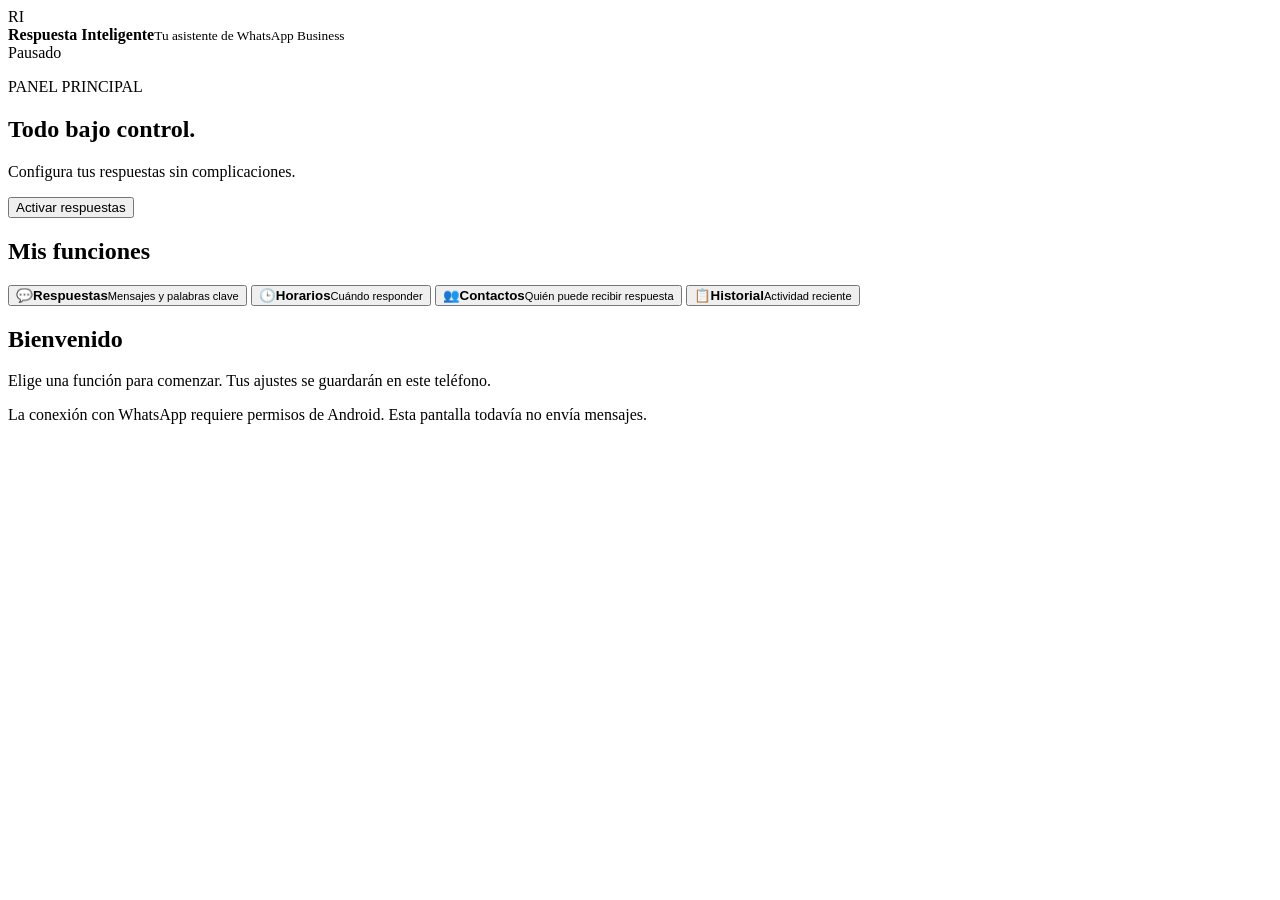
==== index.html @ c4abba20 "Añadir interfaz inicial y módulos básicos" ====
<!doctype html>
<html lang="es">
<head>
  <meta charset="utf-8">
  <meta name="viewport" content="width=device-width,initial-scale=1">
  <meta name="theme-color" content="#123b32">
  <title>Respuesta Inteligente</title>
  <link rel="stylesheet" href="css/principal.css">
</head>
<body>
  <header class="top">
    <div class="brand"><span class="mark">RI</span><div><strong>Respuesta Inteligente</strong><small>Tu asistente de WhatsApp Business</small></div></div>
    <span id="estado" class="status off">Pausado</span>
  </header>
  <main>
    <section class="welcome">
      <p class="eyebrow">PANEL PRINCIPAL</p>
      <h1>Todo bajo control.</h1>
      <p>Configura tus respuestas sin complicaciones.</p>
      <button id="togglePausa" class="primary">Activar respuestas</button>
    </section>
    <section class="section">
      <h2>Mis funciones</h2>
      <div class="tiles">
        <button class="tile" data-panel="respuestas"><span>💬</span><b>Respuestas</b><small>Mensajes y palabras clave</small></button>
        <button class="tile" data-panel="horarios"><span>🕒</span><b>Horarios</b><small>Cuándo responder</small></button>
        <button class="tile" data-panel="contactos"><span>👥</span><b>Contactos</b><small>Quién puede recibir respuesta</small></button>
        <button class="tile" data-panel="historial"><span>📋</span><b>Historial</b><small>Actividad reciente</small></button>
      </div>
    </section>
    <section id="panel" class="panel" aria-live="polite">
      <h2>Bienvenido</h2>
      <p>Elige una función para comenzar. Tus ajustes se guardarán en este teléfono.</p>
    </section>
    <p class="notice">La conexión con WhatsApp requiere permisos de Android. Esta pantalla todavía no envía mensajes.</p>
  </main>
  <script src="funciones/almacenamiento.js"></script>
  <script src="funciones/pausa.js"></script>
  <script src="funciones/respuestas.js"></script>
  <script src="funciones/horarios.js"></script>
  <script src="funciones/contactos.js"></script>
  <script src="funciones/historial.js"></script>
  <script src="js/app.js"></script>
</body>
</html>
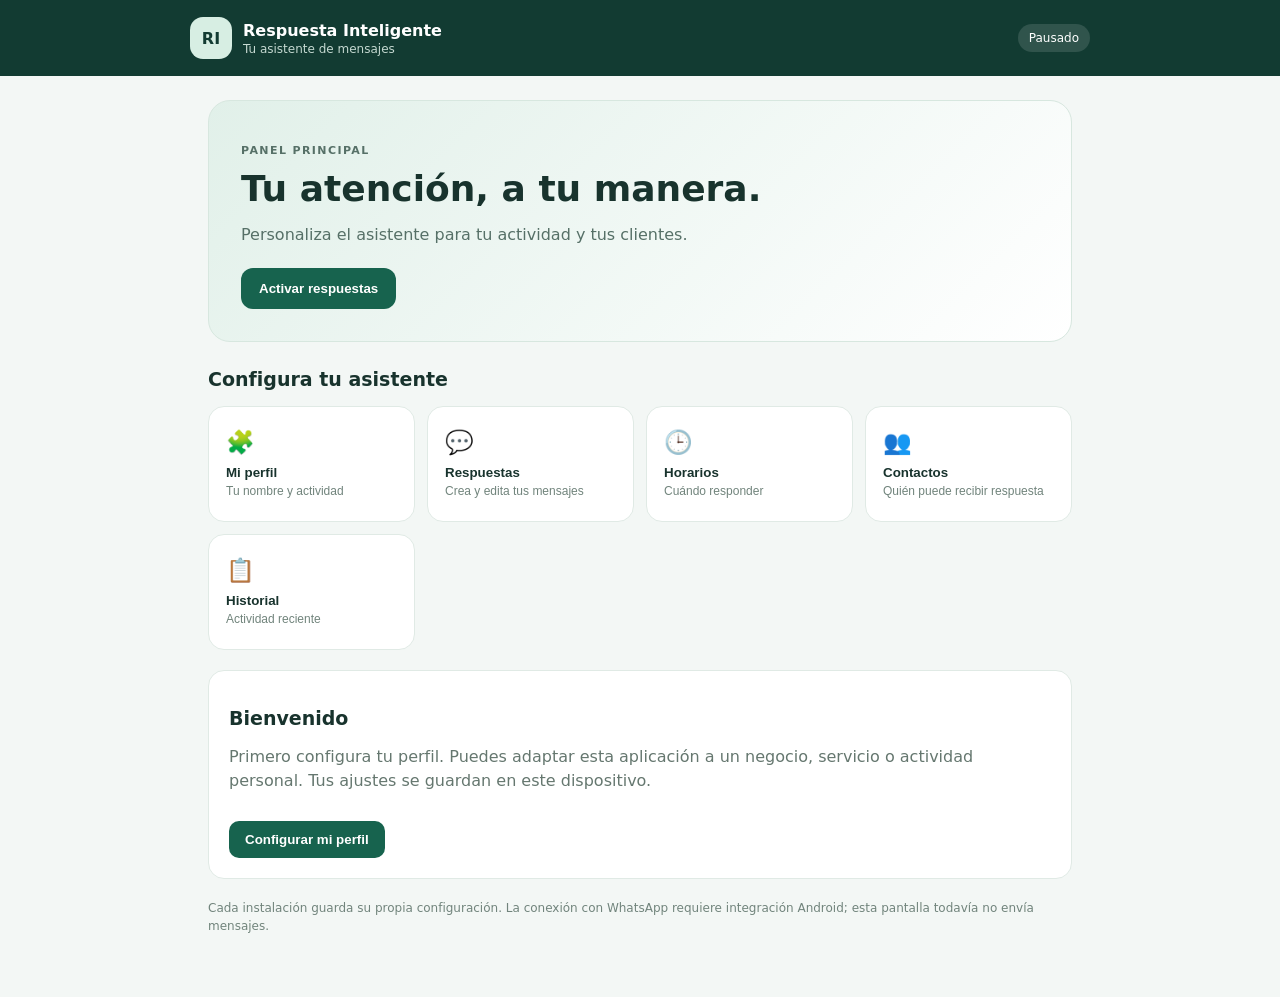
==== commit bd5dfa80: "Añade acceso a perfil y personalización inicial" ====
--- a/index.html
+++ b/index.html
@@ -9,20 +9,21 @@
 </head>
 <body>
   <header class="top">
-    <div class="brand"><span class="mark">RI</span><div><strong>Respuesta Inteligente</strong><small>Tu asistente de WhatsApp Business</small></div></div>
+    <div class="brand"><span class="mark">RI</span><div><strong>Respuesta Inteligente</strong><small id="subtitulo">Tu asistente de mensajes</small></div></div>
     <span id="estado" class="status off">Pausado</span>
   </header>
   <main>
     <section class="welcome">
       <p class="eyebrow">PANEL PRINCIPAL</p>
-      <h1>Todo bajo control.</h1>
-      <p>Configura tus respuestas sin complicaciones.</p>
+      <h1 id="tituloBienvenida">Tu atención, a tu manera.</h1>
+      <p id="descripcionBienvenida">Personaliza el asistente para tu actividad y tus clientes.</p>
       <button id="togglePausa" class="primary">Activar respuestas</button>
     </section>
     <section class="section">
-      <h2>Mis funciones</h2>
+      <h2>Configura tu asistente</h2>
       <div class="tiles">
-        <button class="tile" data-panel="respuestas"><span>💬</span><b>Respuestas</b><small>Mensajes y palabras clave</small></button>
+        <button class="tile" data-panel="perfil"><span>🧩</span><b>Mi perfil</b><small>Tu nombre y actividad</small></button>
+        <button class="tile" data-panel="respuestas"><span>💬</span><b>Respuestas</b><small>Crea y edita tus mensajes</small></button>
         <button class="tile" data-panel="horarios"><span>🕒</span><b>Horarios</b><small>Cuándo responder</small></button>
         <button class="tile" data-panel="contactos"><span>👥</span><b>Contactos</b><small>Quién puede recibir respuesta</small></button>
         <button class="tile" data-panel="historial"><span>📋</span><b>Historial</b><small>Actividad reciente</small></button>
@@ -30,9 +31,10 @@
     </section>
     <section id="panel" class="panel" aria-live="polite">
       <h2>Bienvenido</h2>
-      <p>Elige una función para comenzar. Tus ajustes se guardarán en este teléfono.</p>
+      <p>Primero configura tu perfil. Puedes adaptar esta aplicación a un negocio, servicio o actividad personal. Tus ajustes se guardan en este dispositivo.</p>
+      <button class="save" data-open-profile>Configurar mi perfil</button>
     </section>
-    <p class="notice">La conexión con WhatsApp requiere permisos de Android. Esta pantalla todavía no envía mensajes.</p>
+    <p class="notice">Cada instalación guarda su propia configuración. La conexión con WhatsApp requiere integración Android; esta pantalla todavía no envía mensajes.</p>
   </main>
   <script src="funciones/almacenamiento.js"></script>
   <script src="funciones/pausa.js"></script>
--- a/css/principal.css
+++ b/css/principal.css
@@ -0,0 +1,2 @@
+:root{font-family:system-ui,-apple-system,Segoe UI,sans-serif;color:#18332d;background:#f3f7f5;font-synthesis:none}*{box-sizing:border-box}body{margin:0}.top{background:#123b32;color:white;padding:17px max(20px,calc((100% - 900px)/2));display:flex;align-items:center;justify-content:space-between;gap:12px}.brand{display:flex;align-items:center;gap:11px}.mark{width:42px;height:42px;border-radius:13px;background:#d7eee3;color:#123b32;display:grid;place-items:center;font-weight:800}.brand strong,.brand small{display:block}.brand small{color:#c5d9d1;font-size:12px;margin-top:2px}.status{font-size:12px;padding:7px 11px;border-radius:20px;background:#ffffff20}.status.on{background:#d7eee3;color:#123b32}.status.off{background:#ffffff20;color:white}main{max-width:900px;margin:auto;padding:24px 18px 50px}.welcome{background:linear-gradient(135deg,#e1f0e9,#fff);border:1px solid #d7e7df;border-radius:22px;padding:25px;margin-bottom:26px}.eyebrow{font-size:11px;font-weight:800;letter-spacing:1.4px;color:#39715e}.welcome h1{font-size:30px;margin:8px 0}.welcome p{color:#567067}.primary{background:#17634e;color:white;border:0;border-radius:12px;padding:13px 18px;font-weight:700;margin-top:8px}.section h2,.panel h2{font-size:19px}.tiles{display:grid;grid-template-columns:repeat(2,minmax(0,1fr));gap:12px}.tile{text-align:left;background:white;border:1px solid #e0eae5;border-radius:16px;padding:17px;min-height:116px;color:#18332d}.tile span{display:block;font-size:23px;margin-bottom:9px}.tile b,.tile small{display:block}.tile small{font-size:12px;color:#71847c;margin-top:4px}.panel{margin-top:20px;background:white;border:1px solid #e0eae5;border-radius:16px;padding:20px;min-height:125px}.panel p{color:#65776f;line-height:1.5}.notice{font-size:12px;color:#71847c;margin-top:20px;line-height:1.5}label{display:block;font-size:14px;margin:12px 0 6px}input,textarea,select{width:100%;padding:12px;border:1px solid #cbdad2;border-radius:10px;font:inherit;background:#fff;color:#18332d}textarea{min-height:90px;resize:vertical}.save{margin-top:12px;background:#17634e;color:#fff;border:0;padding:11px 16px;border-radius:10px;font-weight:700}.item{padding:12px 0;border-bottom:1px solid #edf1ee}@media(min-width:650px){.tiles{grid-template-columns:repeat(4,minmax(0,1fr))}.welcome{padding:32px}.welcome h1{font-size:36px}}
+.group-note{display:grid;grid-template-columns:1fr 2fr;gap:8px 12px;padding:14px;background:#f3f8f5;border:1px solid #e0eae5;border-radius:12px;margin:14px 0 22px;font-size:13px}.group-note span{color:#65776f}.contact-row{display:flex;justify-content:space-between;align-items:center;gap:10px;padding:13px 0;border-bottom:1px solid #edf1ee}.contact-row small{display:block;color:#71847c;margin-top:5px}.actions{display:flex;gap:6px;flex-wrap:wrap}.mini,.secondary{border:1px solid #cbdad2;background:#fff;color:#245443;border-radius:8px;padding:8px 10px;font:inherit;font-size:12px}.mini.delete{color:#9b3434;border-color:#e7cccc}.secondary{margin:12px 0 0 8px}@media(max-width:480px){.contact-row{align-items:flex-start;flex-direction:column}.group-note{grid-template-columns:1fr;gap:3px}.group-note span{margin-bottom:7px}}
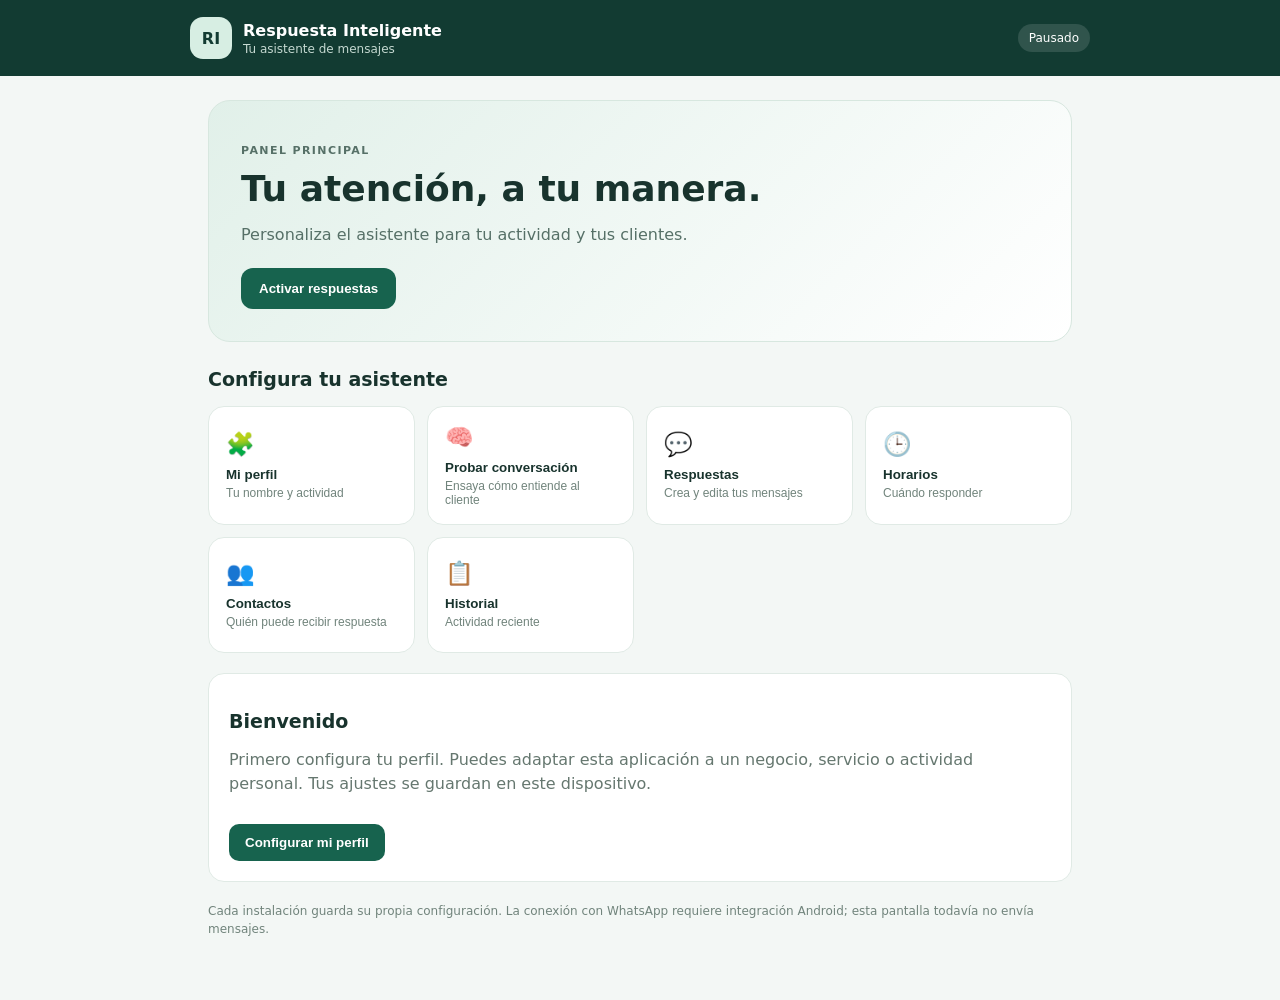
==== commit 26eede96: "Añade acceso al laboratorio de conversación y carga su motor" ====
--- a/index.html
+++ b/index.html
@@ -23,6 +23,7 @@
       <h2>Configura tu asistente</h2>
       <div class="tiles">
         <button class="tile" data-panel="perfil"><span>🧩</span><b>Mi perfil</b><small>Tu nombre y actividad</small></button>
+        <button class="tile" data-panel="conversacion"><span>🧠</span><b>Probar conversación</b><small>Ensaya cómo entiende al cliente</small></button>
         <button class="tile" data-panel="respuestas"><span>💬</span><b>Respuestas</b><small>Crea y edita tus mensajes</small></button>
         <button class="tile" data-panel="horarios"><span>🕒</span><b>Horarios</b><small>Cuándo responder</small></button>
         <button class="tile" data-panel="contactos"><span>👥</span><b>Contactos</b><small>Quién puede recibir respuesta</small></button>
@@ -39,6 +40,7 @@
   <script src="funciones/almacenamiento.js"></script>
   <script src="funciones/pausa.js"></script>
   <script src="funciones/respuestas.js"></script>
+  <script src="funciones/conversacion.js"></script>
   <script src="funciones/horarios.js"></script>
   <script src="funciones/contactos.js"></script>
   <script src="funciones/historial.js"></script>
--- a/css/principal.css
+++ b/css/principal.css
@@ -1,2 +1 @@
-:root{font-family:system-ui,-apple-system,Segoe UI,sans-serif;color:#18332d;background:#f3f7f5;font-synthesis:none}*{box-sizing:border-box}body{margin:0}.top{background:#123b32;color:white;padding:17px max(20px,calc((100% - 900px)/2));display:flex;align-items:center;justify-content:space-between;gap:12px}.brand{display:flex;align-items:center;gap:11px}.mark{width:42px;height:42px;border-radius:13px;background:#d7eee3;color:#123b32;display:grid;place-items:center;font-weight:800}.brand strong,.brand small{display:block}.brand small{color:#c5d9d1;font-size:12px;margin-top:2px}.status{font-size:12px;padding:7px 11px;border-radius:20px;background:#ffffff20}.status.on{background:#d7eee3;color:#123b32}.status.off{background:#ffffff20;color:white}main{max-width:900px;margin:auto;padding:24px 18px 50px}.welcome{background:linear-gradient(135deg,#e1f0e9,#fff);border:1px solid #d7e7df;border-radius:22px;padding:25px;margin-bottom:26px}.eyebrow{font-size:11px;font-weight:800;letter-spacing:1.4px;color:#39715e}.welcome h1{font-size:30px;margin:8px 0}.welcome p{color:#567067}.primary{background:#17634e;color:white;border:0;border-radius:12px;padding:13px 18px;font-weight:700;margin-top:8px}.section h2,.panel h2{font-size:19px}.tiles{display:grid;grid-template-columns:repeat(2,minmax(0,1fr));gap:12px}.tile{text-align:left;background:white;border:1px solid #e0eae5;border-radius:16px;padding:17px;min-height:116px;color:#18332d}.tile span{display:block;font-size:23px;margin-bottom:9px}.tile b,.tile small{display:block}.tile small{font-size:12px;color:#71847c;margin-top:4px}.panel{margin-top:20px;background:white;border:1px solid #e0eae5;border-radius:16px;padding:20px;min-height:125px}.panel p{color:#65776f;line-height:1.5}.notice{font-size:12px;color:#71847c;margin-top:20px;line-height:1.5}label{display:block;font-size:14px;margin:12px 0 6px}input,textarea,select{width:100%;padding:12px;border:1px solid #cbdad2;border-radius:10px;font:inherit;background:#fff;color:#18332d}textarea{min-height:90px;resize:vertical}.save{margin-top:12px;background:#17634e;color:#fff;border:0;padding:11px 16px;border-radius:10px;font-weight:700}.item{padding:12px 0;border-bottom:1px solid #edf1ee}@media(min-width:650px){.tiles{grid-template-columns:repeat(4,minmax(0,1fr))}.welcome{padding:32px}.welcome h1{font-size:36px}}
-.group-note{display:grid;grid-template-columns:1fr 2fr;gap:8px 12px;padding:14px;background:#f3f8f5;border:1px solid #e0eae5;border-radius:12px;margin:14px 0 22px;font-size:13px}.group-note span{color:#65776f}.contact-row{display:flex;justify-content:space-between;align-items:center;gap:10px;padding:13px 0;border-bottom:1px solid #edf1ee}.contact-row small{display:block;color:#71847c;margin-top:5px}.actions{display:flex;gap:6px;flex-wrap:wrap}.mini,.secondary{border:1px solid #cbdad2;background:#fff;color:#245443;border-radius:8px;padding:8px 10px;font:inherit;font-size:12px}.mini.delete{color:#9b3434;border-color:#e7cccc}.secondary{margin:12px 0 0 8px}@media(max-width:480px){.contact-row{align-items:flex-start;flex-direction:column}.group-note{grid-template-columns:1fr;gap:3px}.group-note span{margin-bottom:7px}}
+:root{font-family:system-ui,-apple-system,Segoe UI,sans-serif;color:#18332d;background:#f3f7f5;font-synthesis:none}*{box-sizing:border-box}body{margin:0}.top{background:#123b32;color:white;padding:17px max(20px,calc((100% - 900px)/2));display:flex;align-items:center;justify-content:space-between;gap:12px}.brand{display:flex;align-items:center;gap:11px}.mark{width:42px;height:42px;border-radius:13px;background:#d7eee3;color:#123b32;display:grid;place-items:center;font-weight:800}.brand strong,.brand small{display:block}.brand small{color:#c5d9d1;font-size:12px;margin-top:2px}.status{font-size:12px;padding:7px 11px;border-radius:20px;background:#ffffff20}.status.on{background:#d7eee3;color:#123b32}.status.off{background:#ffffff20;color:white}main{max-width:900px;margin:auto;padding:24px 18px 50px}.welcome{background:linear-gradient(135deg,#e1f0e9,#fff);border:1px solid #d7e7df;border-radius:22px;padding:25px;margin-bottom:26px}.eyebrow{font-size:11px;font-weight:800;letter-spacing:1.4px;color:#39715e}.welcome h1{font-size:30px;margin:8px 0}.welcome p{color:#567067}.primary{background:#17634e;color:white;border:0;border-radius:12px;padding:13px 18px;font-weight:700;margin-top:8px}.section h2,.panel h2{font-size:19px}.tiles{display:grid;grid-template-columns:repeat(2,minmax(0,1fr));gap:12px}.tile{text-align:left;background:white;border:1px solid #e0eae5;border-radius:16px;padding:17px;min-height:116px;color:#18332d}.tile span{display:block;font-size:23px;margin-bottom:9px}.tile b,.tile small{display:block}.tile small{font-size:12px;color:#71847c;margin-top:4px}.panel{margin-top:20px;background:white;border:1px solid #e0eae5;border-radius:16px;padding:20px;min-height:125px}.panel p{color:#65776f;line-height:1.5}.notice{font-size:12px;color:#71847c;margin-top:20px;line-height:1.5}label{display:block;font-size:14px;margin:12px 0 6px}input,textarea,select{width:100%;padding:12px;border:1px solid #cbdad2;border-radius:10px;font:inherit;background:#fff;color:#18332d}textarea{min-height:90px;resize:vertical}.save{margin-top:12px;background:#17634e;color:#fff;border:0;padding:11px 16px;border-radius:10px;font-weight:700}.item{padding:12px 0;border-bottom:1px solid #edf1ee}@media(min-width:650px){.tiles{grid-template-columns:repeat(4,minmax(0,1fr))}.welcome{padding:32px}.welcome h1{font-size:36px}}.group-note{display:grid;grid-template-columns:1fr 2fr;gap:8px 12px;padding:14px;background:#f3f8f5;border:1px solid #e0eae5;border-radius:12px;margin:14px 0 22px;font-size:13px}.group-note span{color:#65776f}.contact-row{display:flex;justify-content:space-between;align-items:center;gap:10px;padding:13px 0;border-bottom:1px solid #edf1ee}.contact-row small{display:block;color:#71847c;margin-top:5px}.actions{display:flex;gap:6px;flex-wrap:wrap}.mini,.secondary{border:1px solid #cbdad2;background:#fff;color:#245443;border-radius:8px;padding:8px 10px;font:inherit;font-size:12px}.mini.delete{color:#9b3434;border-color:#e7cccc}.secondary{margin:12px 0 0 8px}.editor{padding:14px;background:#f6faf7;border:1px solid #e0eae5;border-radius:12px;margin:14px 0 22px}.editor h3{margin-top:0}.muted{display:block;color:#71847c;font-size:12px;margin-top:4px}@media(max-width:480px){.contact-row{align-items:flex-start;flex-direction:column}.group-note{grid-template-columns:1fr;gap:3px}.group-note span{margin-bottom:7px}}
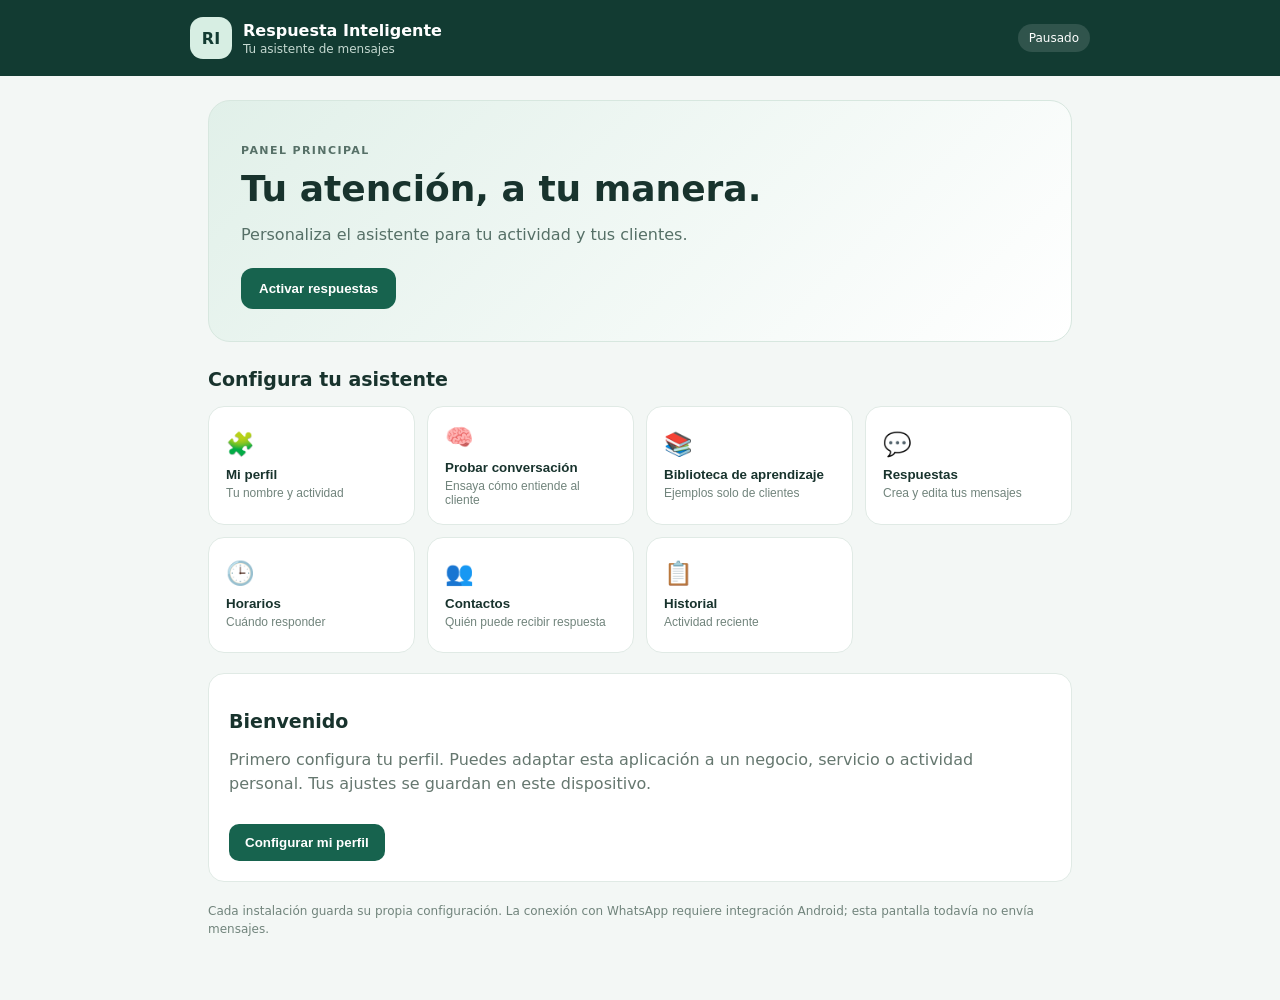
==== commit e9eab297: "Add learning library panel entry" ====
--- a/index.html
+++ b/index.html
@@ -24,6 +24,7 @@
       <div class="tiles">
         <button class="tile" data-panel="perfil"><span>🧩</span><b>Mi perfil</b><small>Tu nombre y actividad</small></button>
         <button class="tile" data-panel="conversacion"><span>🧠</span><b>Probar conversación</b><small>Ensaya cómo entiende al cliente</small></button>
+        <button class="tile" data-panel="aprendizaje"><span>📚</span><b>Biblioteca de aprendizaje</b><small>Ejemplos solo de clientes</small></button>
         <button class="tile" data-panel="respuestas"><span>💬</span><b>Respuestas</b><small>Crea y edita tus mensajes</small></button>
         <button class="tile" data-panel="horarios"><span>🕒</span><b>Horarios</b><small>Cuándo responder</small></button>
         <button class="tile" data-panel="contactos"><span>👥</span><b>Contactos</b><small>Quién puede recibir respuesta</small></button>
@@ -40,6 +41,7 @@
   <script src="funciones/almacenamiento.js"></script>
   <script src="funciones/pausa.js"></script>
   <script src="funciones/respuestas.js"></script>
+  <script src="funciones/aprendizaje.js"></script>
   <script src="funciones/conversacion.js"></script>
   <script src="funciones/horarios.js"></script>
   <script src="funciones/contactos.js"></script>
--- a/css/principal.css
+++ b/css/principal.css
@@ -1 +1,2 @@
-:root{font-family:system-ui,-apple-system,Segoe UI,sans-serif;color:#18332d;background:#f3f7f5;font-synthesis:none}*{box-sizing:border-box}body{margin:0}.top{background:#123b32;color:white;padding:17px max(20px,calc((100% - 900px)/2));display:flex;align-items:center;justify-content:space-between;gap:12px}.brand{display:flex;align-items:center;gap:11px}.mark{width:42px;height:42px;border-radius:13px;background:#d7eee3;color:#123b32;display:grid;place-items:center;font-weight:800}.brand strong,.brand small{display:block}.brand small{color:#c5d9d1;font-size:12px;margin-top:2px}.status{font-size:12px;padding:7px 11px;border-radius:20px;background:#ffffff20}.status.on{background:#d7eee3;color:#123b32}.status.off{background:#ffffff20;color:white}main{max-width:900px;margin:auto;padding:24px 18px 50px}.welcome{background:linear-gradient(135deg,#e1f0e9,#fff);border:1px solid #d7e7df;border-radius:22px;padding:25px;margin-bottom:26px}.eyebrow{font-size:11px;font-weight:800;letter-spacing:1.4px;color:#39715e}.welcome h1{font-size:30px;margin:8px 0}.welcome p{color:#567067}.primary{background:#17634e;color:white;border:0;border-radius:12px;padding:13px 18px;font-weight:700;margin-top:8px}.section h2,.panel h2{font-size:19px}.tiles{display:grid;grid-template-columns:repeat(2,minmax(0,1fr));gap:12px}.tile{text-align:left;background:white;border:1px solid #e0eae5;border-radius:16px;padding:17px;min-height:116px;color:#18332d}.tile span{display:block;font-size:23px;margin-bottom:9px}.tile b,.tile small{display:block}.tile small{font-size:12px;color:#71847c;margin-top:4px}.panel{margin-top:20px;background:white;border:1px solid #e0eae5;border-radius:16px;padding:20px;min-height:125px}.panel p{color:#65776f;line-height:1.5}.notice{font-size:12px;color:#71847c;margin-top:20px;line-height:1.5}label{display:block;font-size:14px;margin:12px 0 6px}input,textarea,select{width:100%;padding:12px;border:1px solid #cbdad2;border-radius:10px;font:inherit;background:#fff;color:#18332d}textarea{min-height:90px;resize:vertical}.save{margin-top:12px;background:#17634e;color:#fff;border:0;padding:11px 16px;border-radius:10px;font-weight:700}.item{padding:12px 0;border-bottom:1px solid #edf1ee}@media(min-width:650px){.tiles{grid-template-columns:repeat(4,minmax(0,1fr))}.welcome{padding:32px}.welcome h1{font-size:36px}}.group-note{display:grid;grid-template-columns:1fr 2fr;gap:8px 12px;padding:14px;background:#f3f8f5;border:1px solid #e0eae5;border-radius:12px;margin:14px 0 22px;font-size:13px}.group-note span{color:#65776f}.contact-row{display:flex;justify-content:space-between;align-items:center;gap:10px;padding:13px 0;border-bottom:1px solid #edf1ee}.contact-row small{display:block;color:#71847c;margin-top:5px}.actions{display:flex;gap:6px;flex-wrap:wrap}.mini,.secondary{border:1px solid #cbdad2;background:#fff;color:#245443;border-radius:8px;padding:8px 10px;font:inherit;font-size:12px}.mini.delete{color:#9b3434;border-color:#e7cccc}.secondary{margin:12px 0 0 8px}.editor{padding:14px;background:#f6faf7;border:1px solid #e0eae5;border-radius:12px;margin:14px 0 22px}.editor h3{margin-top:0}.muted{display:block;color:#71847c;font-size:12px;margin-top:4px}@media(max-width:480px){.contact-row{align-items:flex-start;flex-direction:column}.group-note{grid-template-columns:1fr;gap:3px}.group-note span{margin-bottom:7px}}+:root{font-family:system-ui,-apple-system,Segoe UI,sans-serif;color:#18332d;background:#f3f7f5;font-synthesis:none}*{box-sizing:border-box}body{margin:0}.top{background:#123b32;color:white;padding:17px max(20px,calc((100% - 900px)/2));display:flex;align-items:center;justify-content:space-between;gap:12px}.brand{display:flex;align-items:center;gap:11px}.mark{width:42px;height:42px;border-radius:13px;background:#d7eee3;color:#123b32;display:grid;place-items:center;font-weight:800}.brand strong,.brand small{display:block}.brand small{color:#c5d9d1;font-size:12px;margin-top:2px}.status{font-size:12px;padding:7px 11px;border-radius:20px;background:#ffffff20}.status.on{background:#d7eee3;color:#123b32}.status.off{background:#ffffff20;color:white}main{max-width:900px;margin:auto;padding:24px 18px 50px}.welcome{background:linear-gradient(135deg,#e1f0e9,#fff);border:1px solid #d7e7df;border-radius:22px;padding:25px;margin-bottom:26px}.eyebrow{font-size:11px;font-weight:800;letter-spacing:1.4px;color:#39715e}.welcome h1{font-size:30px;margin:8px 0}.welcome p{color:#567067}.primary{background:#17634e;color:white;border:0;border-radius:12px;padding:13px 18px;font-weight:700;margin-top:8px}.section h2,.panel h2{font-size:19px}.tiles{display:grid;grid-template-columns:repeat(2,minmax(0,1fr));gap:12px}.tile{text-align:left;background:white;border:1px solid #e0eae5;border-radius:16px;padding:17px;min-height:116px;color:#18332d}.tile span{display:block;font-size:23px;margin-bottom:9px}.tile b,.tile small{display:block}.tile small{font-size:12px;color:#71847c;margin-top:4px}.panel{margin-top:20px;background:white;border:1px solid #e0eae5;border-radius:16px;padding:20px;min-height:125px}.panel p{color:#65776f;line-height:1.5}.notice{font-size:12px;color:#71847c;margin-top:20px;line-height:1.5}label{display:block;font-size:14px;margin:12px 0 6px}input,textarea,select{width:100%;padding:12px;border:1px solid #cbdad2;border-radius:10px;font:inherit;background:#fff;color:#18332d}textarea{min-height:90px;resize:vertical}.save{margin-top:12px;background:#17634e;color:#fff;border:0;padding:11px 16px;border-radius:10px;font-weight:700}.item{padding:12px 0;border-bottom:1px solid #edf1ee}@media(min-width:650px){.tiles{grid-template-columns:repeat(4,minmax(0,1fr))}.welcome{padding:32px}.welcome h1{font-size:36px}}.group-note{display:grid;grid-template-columns:1fr 2fr;gap:8px 12px;padding:14px;background:#f3f8f5;border:1px solid #e0eae5;border-radius:12px;margin:14px 0 22px;font-size:13px}.group-note span{color:#65776f}.contact-row{display:flex;justify-content:space-between;align-items:center;gap:10px;padding:13px 0;border-bottom:1px solid #edf1ee}.contact-row small{display:block;color:#71847c;margin-top:5px}.actions{display:flex;gap:6px;flex-wrap:wrap}.mini,.secondary{border:1px solid #cbdad2;background:#fff;color:#245443;border-radius:8px;padding:8px 10px;font:inherit;font-size:12px}.mini.delete{color:#9b3434;border-color:#e7cccc}.secondary{margin:12px 0 0 8px}.editor{padding:14px;background:#f6faf7;border:1px solid #e0eae5;border-radius:12px;margin:14px 0 22px}.editor h3{margin-top:0}.muted{display:block;color:#71847c;font-size:12px;margin-top:4px}@media(max-width:480px){.contact-row{align-items:flex-start;flex-direction:column}.group-note{grid-template-columns:1fr;gap:3px}.group-note span{margin-bottom:7px}}
+.chat-test{background:#f5f9f6;border:1px solid #e0eae5;border-radius:14px;padding:12px;max-height:360px;overflow:auto;display:flex;flex-direction:column;gap:10px}.bubble{max-width:88%;padding:11px 13px;border-radius:14px;line-height:1.45;font-size:14px;white-space:pre-wrap}.bubble.bot{background:#fff;border:1px solid #e1e9e4;align-self:flex-start;border-bottom-left-radius:4px}.bubble.user{background:#dcefe5;align-self:flex-end;border-bottom-right-radius:4px}.handoff{font-size:12px;color:#8a4c12;background:#fff5e7;border:1px solid #f0dfc4;border-radius:9px;padding:9px;margin:0}
